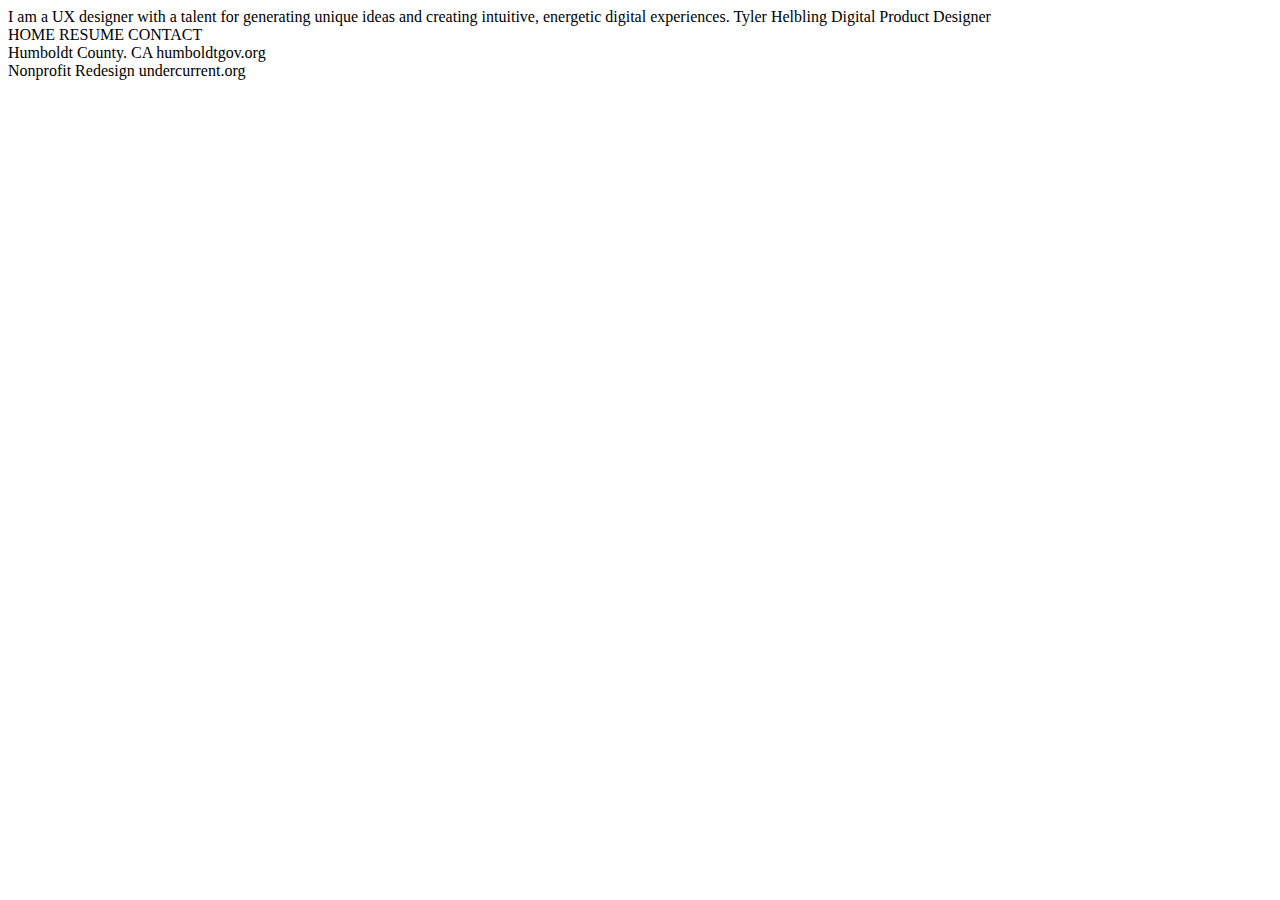
==== index.html @ a607ab3e "2" ====
<!DOCTYPE html>
<html>
    <head>
        <link href="https://fonts.googleapis.com/css?family=Raleway&display=swap" rel="stylesheet" />
        <link href="./css/main.css" rel="stylesheet" />
        <title>Document</title>
    </head>
    <body>
        <div class="v77_1497">
            <div class="v77_1498">
                <div class="v77_1499">

                </div>
                <span class="v77_1500">I am a UX designer with a talent for generating unique ideas and creating intuitive, energetic digital experiences. </span>
                <span class="v77_1501">Tyler Helbling</span>
                <span class="v77_1502">Digital Product Designer</span>
                <div class="v77_1503">
                    <span class="v77_1504">HOME</span>
                    <span class="v77_1505">RESUME</span>
                    <span class="v77_1506">CONTACT</span>
                </div>
            </div>
            <div class="v77_1507">
                <div class="v77_1508">
                    <span class="v77_1509">Humboldt County. CA</span>
                    <span class="v77_1510">humboldtgov.org</span>
                </div>
            </div>
            <div class="v77_1511"></div>
            <div class="v77_1512">
                <div class="v77_1513">
                    <span class="v77_1514">Nonprofit Redesign</span>
                    <span class="v77_1515">undercurrent.org</span>
                </div>
            </div>
            <div class="v77_1516">

            </div>
        </div>
    </body>
    </html>
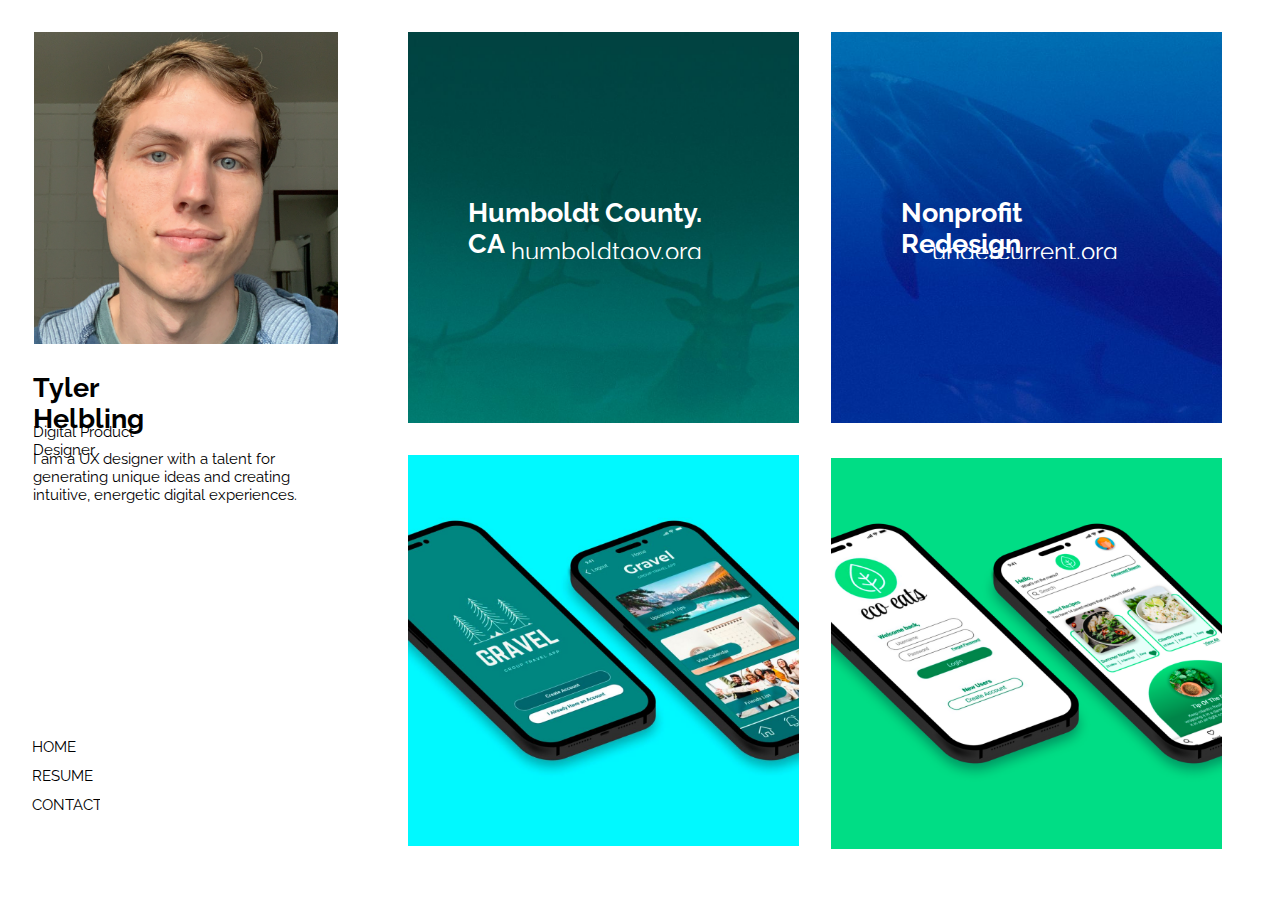
==== commit 35eea3ac: "Updated main CSS" ====
--- a/index.html
+++ b/index.html
@@ -2,7 +2,7 @@
 <html>
     <head>
         <link href="https://fonts.googleapis.com/css?family=Raleway&display=swap" rel="stylesheet" />
-        <link href="./css/main.css" rel="stylesheet" />
+        <link href="./figma-to-html/css/main.css" rel="stylesheet" />
         <title>Document</title>
     </head>
     <body>
--- a/figma-to-html/css/main.css
+++ b/figma-to-html/css/main.css
@@ -0,0 +1,250 @@
+*{
+  box-sizing: border-box;
+}
+body {
+  font-size: 14px;
+}
+.v77_1497 {
+  width: 100%;
+  height: 919px;
+  background: rgba(255,255,255,1);
+  opacity: 1;
+  position: absolute;
+  top: 0px;
+  left: 0px;
+  overflow: hidden;
+}
+.v77_1498 {
+  width: 383px;
+  height: 919px;
+  background: rgba(255,255,255,1);
+  opacity: 1;
+  position: absolute;
+  top: 0px;
+  left: 0px;
+  overflow: hidden;
+}
+.v77_1499 {
+  width: 304px;
+  height: 312px;
+  background: url("../images/v77_1499.png");
+  background-repeat: no-repeat;
+  background-position: center center;
+  background-size: cover;
+  opacity: 1;
+  position: absolute;
+  top: 32px;
+  left: 34px;
+  overflow: hidden;
+}
+.v77_1500 {
+  width: 305px;
+  color: rgba(0,0,0,1);
+  position: absolute;
+  top: 450px;
+  left: 33px;
+  font-family: Raleway;
+  font-weight: Regular;
+  font-size: 15px;
+  opacity: 1;
+  text-align: left;
+}
+.v77_1501 {
+  width: 177px;
+  color: rgba(0,0,0,1);
+  position: absolute;
+  top: 372px;
+  left: 33px;
+  font-family: Raleway;
+  font-weight: Bold;
+  font-size: 27px;
+  opacity: 1;
+  text-align: left;
+}
+.v77_1502 {
+  width: 159px;
+  color: rgba(0,0,0,1);
+  position: absolute;
+  top: 423px;
+  left: 33px;
+  font-family: Raleway;
+  font-weight: Regular;
+  font-size: 15px;
+  opacity: 1;
+  text-align: left;
+}
+.v77_1503 {
+  width: 68px;
+  height: 80px;
+  background: url("../images/v77_1503.png");
+  background-repeat: no-repeat;
+  background-position: center center;
+  background-size: cover;
+  opacity: 1;
+  position: absolute;
+  top: 738px;
+  left: 32px;
+  overflow: hidden;
+}
+.v77_1504 {
+  width: 44px;
+  color: rgba(0,0,0,1);
+  position: absolute;
+  top: 0px;
+  left: 0px;
+  font-family: Raleway;
+  font-weight: Regular;
+  font-size: 15px;
+  opacity: 1;
+  text-align: left;
+}
+.v77_1505 {
+  width: 60px;
+  color: rgba(0,0,0,1);
+  position: absolute;
+  top: 29px;
+  left: 0px;
+  font-family: Raleway;
+  font-weight: Regular;
+  font-size: 15px;
+  opacity: 1;
+  text-align: left;
+}
+.v77_1506 {
+  width: 68px;
+  color: rgba(0,0,0,1);
+  position: absolute;
+  top: 58px;
+  left: 0px;
+  font-family: Raleway;
+  font-weight: Regular;
+  font-size: 15px;
+  opacity: 1;
+  text-align: left;
+}
+.v77_1507 {
+  width: 391px;
+  height: 391px;
+  background: url("../images/v77_1507.png");
+  background-repeat: no-repeat;
+  background-position: center center;
+  background-size: cover;
+  opacity: 1;
+  position: absolute;
+  top: 32px;
+  left: 408px;
+  overflow: hidden;
+}
+.v77_1508 {
+  width: 271px;
+  height: 62px;
+  background: url("../images/v77_1508.png");
+  background-repeat: no-repeat;
+  background-position: center center;
+  background-size: cover;
+  opacity: 1;
+  position: absolute;
+  top: 165px;
+  left: 60px;
+  overflow: hidden;
+}
+.v77_1509 {
+  width: 271px;
+  color: rgba(255,255,255,1);
+  position: absolute;
+  top: 0px;
+  left: 0px;
+  font-family: Raleway;
+  font-weight: Bold;
+  font-size: 27px;
+  opacity: 1;
+  text-align: left;
+}
+.v77_1510 {
+  width: 185px;
+  color: rgba(255,255,255,1);
+  position: absolute;
+  top: 40px;
+  left: 43px;
+  font-family: Raleway;
+  font-weight: Regular;
+  font-size: 24px;
+  opacity: 1;
+  text-align: left;
+}
+.v77_1511 {
+  width: 391px;
+  height: 391px;
+  background: url("../images/v77_1511.png");
+  background-repeat: no-repeat;
+  background-position: center center;
+  background-size: cover;
+  opacity: 1;
+  position: absolute;
+  top: 455px;
+  left: 408px;
+  overflow: hidden;
+}
+.v77_1512 {
+  width: 391px;
+  height: 391px;
+  background: url("../images/v77_1512.png");
+  background-repeat: no-repeat;
+  background-position: center center;
+  background-size: cover;
+  opacity: 1;
+  position: absolute;
+  top: 32px;
+  left: 831px;
+  overflow: hidden;
+}
+.v77_1513 {
+  width: 244px;
+  height: 62px;
+  background: url("../images/v77_1513.png");
+  background-repeat: no-repeat;
+  background-position: center center;
+  background-size: cover;
+  opacity: 1;
+  position: absolute;
+  top: 165px;
+  left: 70px;
+  overflow: hidden;
+}
+.v77_1514 {
+  width: 244px;
+  color: rgba(255,255,255,1);
+  position: absolute;
+  top: 0px;
+  left: 0px;
+  font-family: Raleway;
+  font-weight: Bold;
+  font-size: 27px;
+  opacity: 1;
+  text-align: left;
+}
+.v77_1515 {
+  width: 181px;
+  color: rgba(255,255,255,1);
+  position: absolute;
+  top: 40px;
+  left: 31px;
+  font-family: Raleway;
+  font-weight: Regular;
+  font-size: 24px;
+  opacity: 1;
+  text-align: left;
+}
+.v77_1516 {
+  width: 391px;
+  height: 391px;
+  background: url("../images/v77_1516.png");
+  background-repeat: no-repeat;
+  background-position: center center;
+  background-size: cover;
+  opacity: 1;
+  position: absolute;
+  top: 458px;
+  left: 831px;
+  overflow: hidden;
+}
